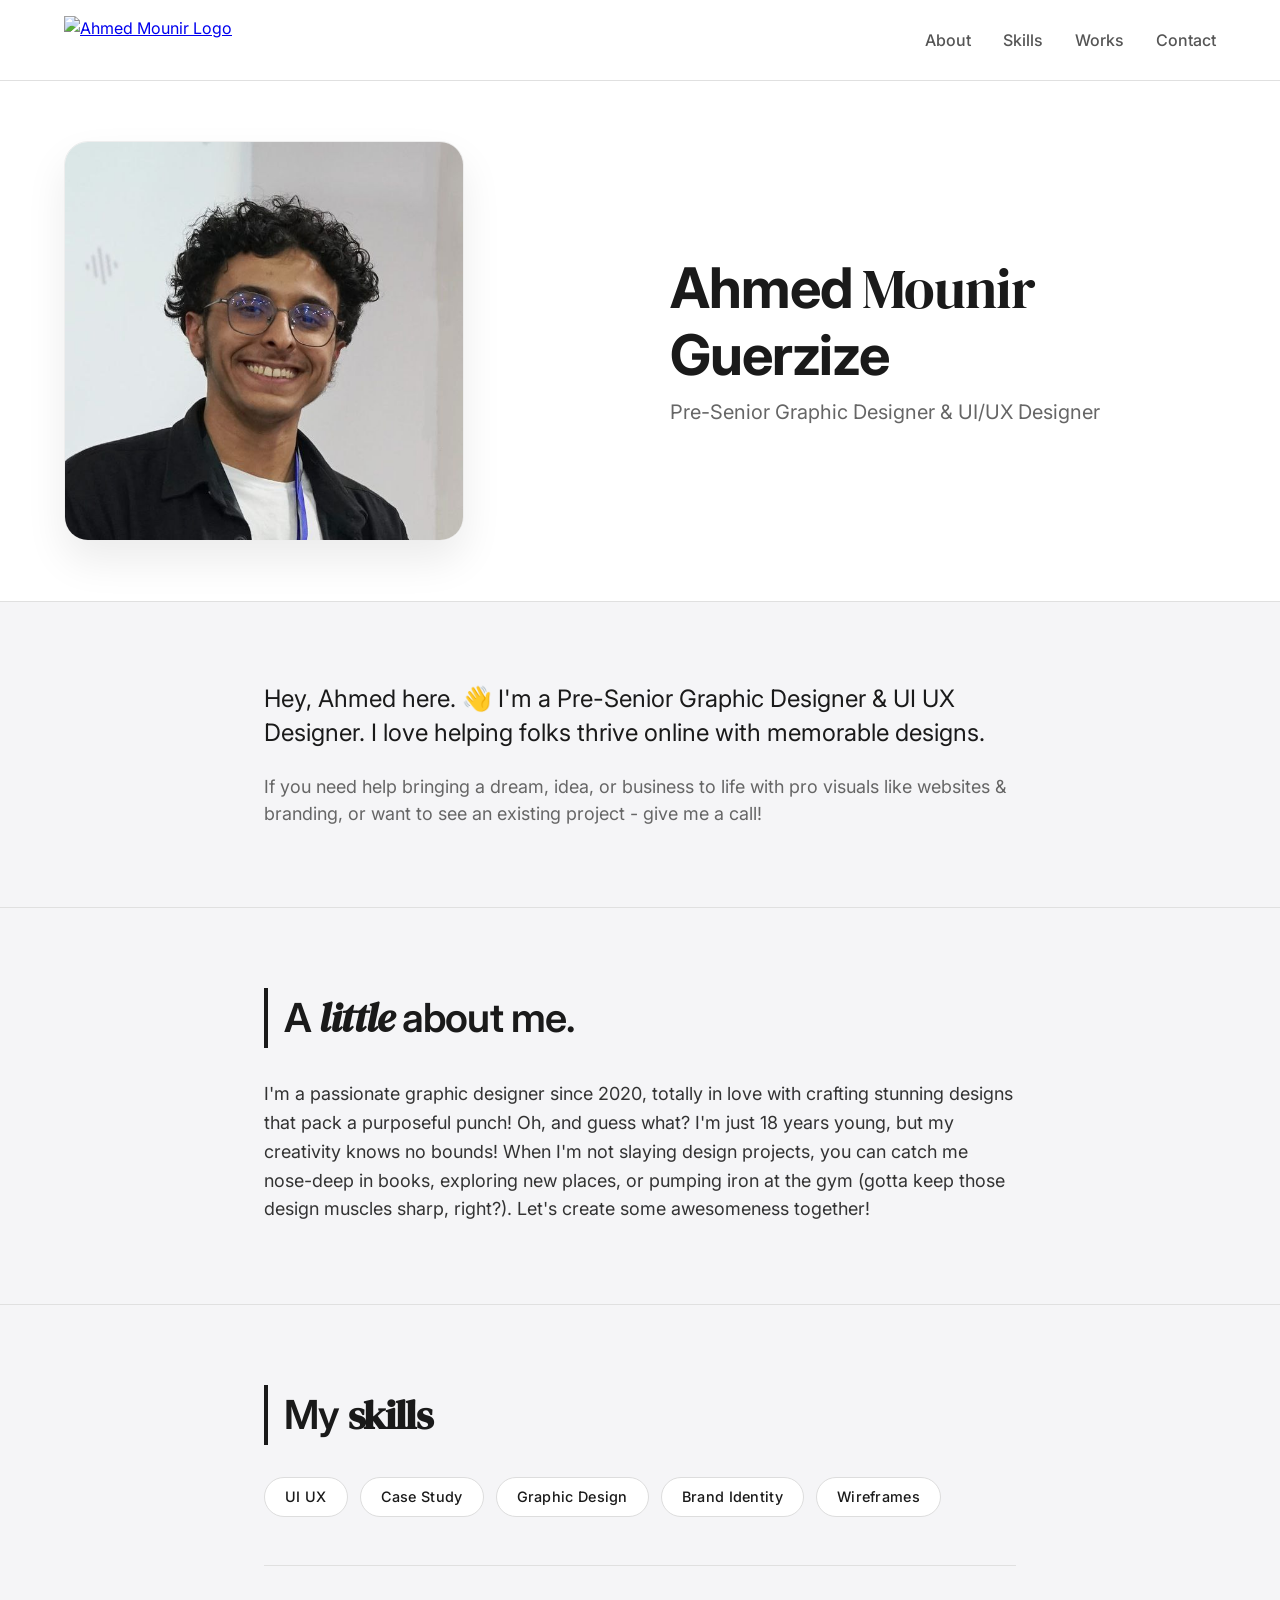
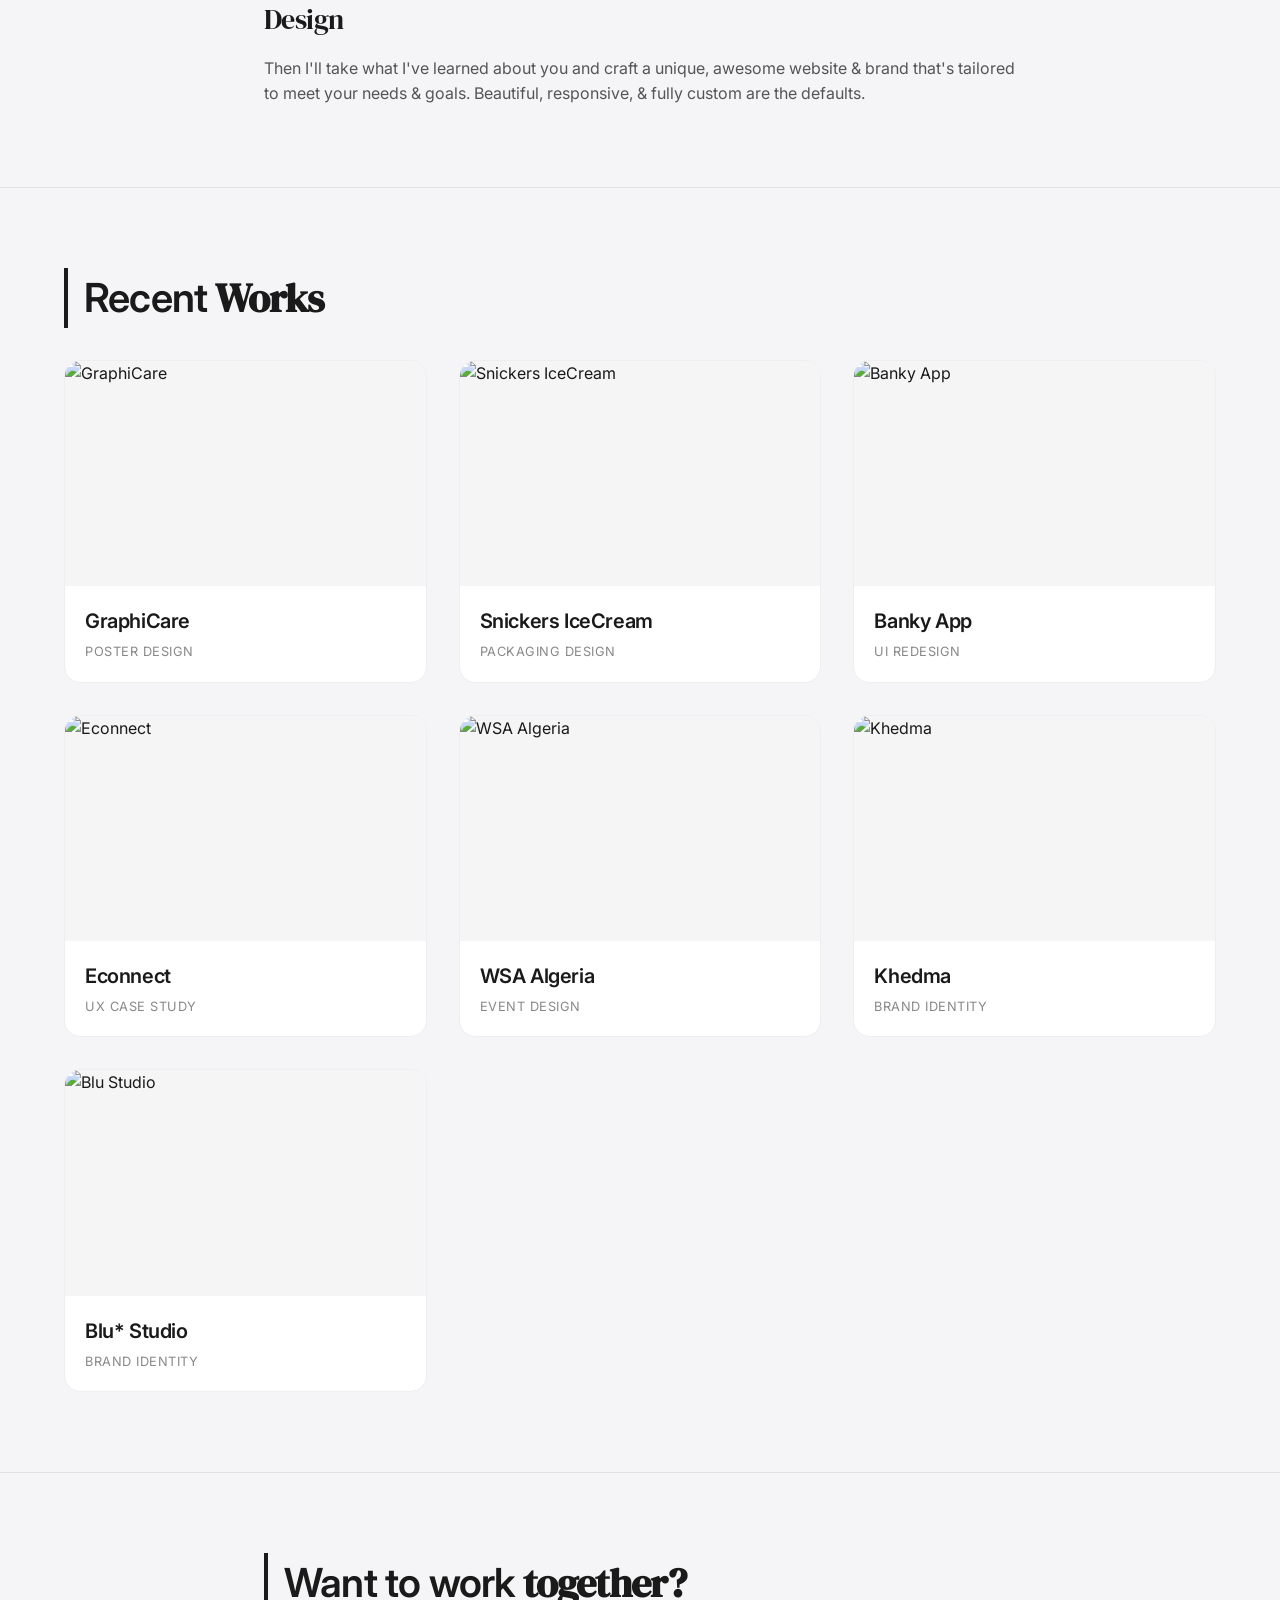
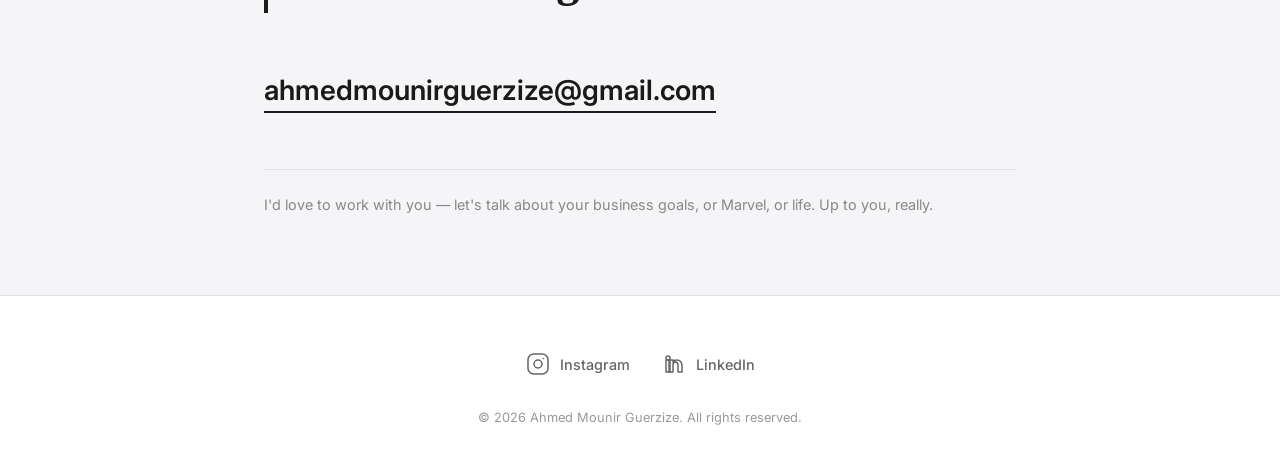
==== index.html @ c18135f7 "AhmedMounir_v1" ====
<!DOCTYPE html>
<html lang="en">

<head>
    <meta charset="UTF-8">
    <meta name="viewport" content="width=device-width, initial-scale=1.0">
    <title>Ahmed Mounir | Graphic & UI/UX Designer</title>
    <meta name="description"
        content="Ahmed Mounir Guerzize - Graphic Designer & UI UX Designer since 2020. Browse my portfolio of branding, UI/UX, and graphic design projects.">

    <link rel="stylesheet" href="style.css">
    <link
        href="https://fonts.googleapis.com/css2?family=Inter:opsz,wght@14..32,300;14..32,400;14..32,500;14..32,600;14..32,700&family=DM+Serif+Display:ital@0;1&display=swap"
        rel="stylesheet">
</head>

<body>

    <header class="header">
        <div class="navbar-inner">
            <a href="index.html" class="logo">
                <img src="https://cdn.prod.website-files.com/64b9051572782f01aaaf939e/64b9442142503e36f63f4cbc_Ahmed%20Logo.png"
                    alt="Ahmed Mounir Logo">
            </a>
            <nav class="nav-links">
                <a href="#about" data-nav="about">About</a>
                <a href="#skills" data-nav="skills">Skills</a>
                <a href="#works" data-nav="works">Works</a>
                <a href="#contact" data-nav="contact">Contact</a>
            </nav>
        </div>
    </header>

    <main>

        <section class="hero">
            <div class="container">
                <div class="hero-inner">
                    <div class="hero-image">
                        <img src="photo_2026-03-09_17-08-34.jpg"
                            alt="Ahmed Mounir">
                    </div>
                    <div class="hero-content">
                        <h1 class="hero-name">Ahmed <span class="serif">Mounir</span><br>Guerzize</h1>
                        <p class="hero-tagline">Pre-Senior Graphic Designer & UI/UX Designer</p>
                    </div>
                </div>
            </div>
        </section>

        <section class="intro">
            <div class="container-small">
                <p class="intro-text">Hey, Ahmed here. <span class="emoji">👋</span> I'm a Pre-Senior Graphic Designer &
                    UI UX Designer. I love helping folks thrive online with memorable designs.</p>
                <p class="intro-subtext">If you need help bringing a dream, idea, or business to life with pro visuals
                    like websites & branding, or want to see an existing project - give me a call!</p>
            </div>
        </section>

        <section id="about">
            <div class="container-small">
                <h2>A <em>little</em> about me.</h2>
                <p class="about-text">I'm a passionate graphic designer since 2020, totally in love with crafting
                    stunning designs that pack a purposeful punch! Oh, and guess what? I'm just 18 years young, but my
                    creativity knows no bounds! When I'm not slaying design projects, you can catch me nose-deep in
                    books, exploring new places, or pumping iron at the gym (gotta keep those design muscles sharp,
                    right?). Let's create some awesomeness together!</p>
            </div>
        </section>

        <section id="skills">
            <div class="container-small">
                <h2>My <span class="serif">skills</span></h2>

                <div class="skill-tags">
                    <span class="skill-tag">UI UX</span>
                    <span class="skill-tag">Case Study</span>
                    <span class="skill-tag">Graphic Design</span>
                    <span class="skill-tag">Brand Identity</span>
                    <span class="skill-tag">Wireframes</span>
                </div>

                <div class="skill-description">
                    <h3>Design</h3>
                    <p>Then I'll take what I've learned about you and craft a unique, awesome website & brand that's
                        tailored to meet your needs & goals. Beautiful, responsive, & fully custom are the defaults.</p>
                </div>
            </div>
        </section>

        <section id="works">
            <div class="container">
                <h2>Recent <span class="serif">Works</span></h2>
                <div class="projects-grid">

                    <!-- Project 1: GraphiCare -->
                    <a href="projects/graphicare.html" class="project-card">
                        <img src="https://cdn.prod.website-files.com/64b9051572782f01aaaf93e1/64fd96a01e51df93e35168c5_GraphiCare%20Full.png"
                            alt="GraphiCare" class="project-image">
                        <div class="project-info">
                            <h3 class="project-title">GraphiCare</h3>
                            <p class="project-category">Poster Design</p>
                        </div>
                    </a>

                    <!-- Project 2: Snickers IceCream -->
                    <a href="projects/snickers.html" class="project-card">
                        <img src="https://cdn.prod.website-files.com/64b9051572782f01aaaf93e1/6585ffa1c97f93094f703bbc_Snickers-Logo.jpg"
                            alt="Snickers IceCream" class="project-image">
                        <div class="project-info">
                            <h3 class="project-title">Snickers IceCream</h3>
                            <p class="project-category">Packaging Design</p>
                        </div>
                    </a>


                    <!-- Project 3: Banky App -->
                    <a href="projects/banky.html" class="project-card">
                        <img src="https://cdn.prod.website-files.com/64b9051572782f01aaaf93e1/64fd98897fae295e3d692a5f_Overview%201.png"
                            alt="Banky App" class="project-image">
                        <div class="project-info">
                            <h3 class="project-title">Banky App</h3>
                            <p class="project-category">UI Redesign</p>
                        </div>
                    </a>

                    <!-- Project 4: Econnect -->
                    <a href="projects/econnect.html" class="project-card">
                        <img src="https://cdn.prod.website-files.com/64b9051572782f01aaaf93e1/65772cd27dc2b51545896228_Econnect%20logo.png"
                            alt="Econnect" class="project-image">
                        <div class="project-info">
                            <h3 class="project-title">Econnect</h3>
                            <p class="project-category">UX Case Study</p>
                        </div>
                    </a>

                    <!-- Project 5: WSA Algeria -->
                    <a href="projects/wsa-algeria.html" class="project-card">
                        <img src="https://cdn.prod.website-files.com/64b9051572782f01aaaf93e1/65772ca06519fde69f664354_images.png"
                            alt="WSA Algeria" class="project-image">
                        <div class="project-info">
                            <h3 class="project-title">WSA Algeria</h3>
                            <p class="project-category">Event Design</p>
                        </div>
                    </a>

                    <!-- Project 6: Khedma -->
                    <a href="projects/khedma.html" class="project-card">
                        <img src="https://cdn.prod.website-files.com/64b9051572782f01aaaf93e1/65246e65bc981dd73948a7c5_Splash.png"
                            alt="Khedma" class="project-image">
                        <div class="project-info">
                            <h3 class="project-title">Khedma</h3>
                            <p class="project-category">Brand Identity</p>
                        </div>
                    </a>

                    <!-- Project 7: Blu Studio -->
                    <a href="projects/blu-studio.html" class="project-card">
                        <img src="https://cdn.prod.website-files.com/64b9051572782f01aaaf93e1/657f5a57559409c5ed726e23_blu%20pesentation%201.png"
                            alt="Blu Studio" class="project-image">
                        <div class="project-info">
                            <h3 class="project-title">Blu* Studio</h3>
                            <p class="project-category">Brand Identity</p>
                        </div>
                    </a>

                </div>
            </div>
        </section>

         
        <section id="contact">
            <div class="container-small">
                <h2>Want to work <span class="serif">together?</span></h2>
                <a href="mailto:ahmedmounirguerzize@gmail.com" class="email-link">ahmedmounirguerzize@gmail.com</a>
                <div class="contact-footer-text">
                    <p>I'd love to work with you — let's talk about your business goals, or Marvel, or life. Up to you,
                        really.</p>
                </div>
            </div>
        </section>

    </main>

    <footer class="footer">
    <div class="container-small">
        <div class="footer-content">
            <div class="social-links">
                <a href="https://www.instagram.com/ahmedmounir_g?igsh=MXVsMnN6ZnA1OXAxeg==" target="_blank" rel="noopener noreferrer" class="social-link">
                    <svg width="24" height="24" viewBox="0 0 24 24" fill="none" xmlns="http://www.w3.org/2000/svg">
                        <path d="M7.8 2H16.2C19.4 2 22 4.6 22 7.8V16.2C22 19.4 19.4 22 16.2 22H7.8C4.6 22 2 19.4 2 16.2V7.8C2 4.6 4.6 2 7.8 2Z" stroke="currentColor" stroke-width="1.5" stroke-linecap="round" stroke-linejoin="round" fill="none"/>
                        <path d="M12 16C14.2091 16 16 14.2091 16 12C16 9.79086 14.2091 8 12 8C9.79086 8 8 9.79086 8 12C8 14.2091 9.79086 16 12 16Z" stroke="currentColor" stroke-width="1.5" stroke-linecap="round" stroke-linejoin="round" fill="none"/>
                        <path d="M17.5 6.5L17.51 6.5" stroke="currentColor" stroke-width="1.5" stroke-linecap="round" stroke-linejoin="round" fill="none"/>
                    </svg>
                    <span>Instagram</span>
                </a>
                <a href="https://www.linkedin.com/in/ahmed-mounir-guerzize-7658261b4?utm_source=share_via&utm_content=profile&utm_medium=member_android" target="_blank" rel="noopener noreferrer" class="social-link">
                    <svg width="24" height="24" viewBox="0 0 24 24" fill="none" xmlns="http://www.w3.org/2000/svg">
                        <path d="M4 8H8V20H4V8Z" stroke="currentColor" stroke-width="1.5" stroke-linecap="round" stroke-linejoin="round" fill="none"/>
                        <path d="M6 4C7.10457 4 8 4.89543 8 6C8 7.10457 7.10457 8 6 8C4.89543 8 4 7.10457 4 6C4 4.89543 4.89543 4 6 4Z" stroke="currentColor" stroke-width="1.5" stroke-linecap="round" stroke-linejoin="round" fill="none"/>
                        <path d="M20 20H16V13C16 11.5 15.5 10 13.5 10C11.5 10 11 11.5 11 13V20H7V8H11V10C11.5 9 12.5 8 14.5 8C17.5 8 20 10 20 14V20Z" stroke="currentColor" stroke-width="1.5" stroke-linecap="round" stroke-linejoin="round" fill="none"/>
                    </svg>
                    <span>LinkedIn</span>
                </a>
            </div>
            <p class="copyright">© 2026 Ahmed Mounir Guerzize. All rights reserved.</p>
        </div>
    </div>
</footer>

    <script src="script.js"></script>

</body>

</html>
---- style.css ----
/* Reset & Base */
* {
    margin: 0;
    padding: 0;
    box-sizing: border-box;
}

body {
    font-family: 'Inter', sans-serif;
    background: #f5f5f7;
    color: #1a1a1a;
    line-height: 1.5;
}

/* Serif font for accents */
.serif {
    font-family: 'DM Serif Display', serif;
}

.emoji {
    display: inline-block;
}

/* Containers */
.container {
    max-width: 1200px;
    margin: 0 auto;
    padding: 0 24px;
}

.container-small {
    max-width: 800px;
    margin: 0 auto;
    padding: 0 24px;
}

/* Typography */
h1, h2, h3 {
    font-weight: 600;
    letter-spacing: -0.02em;
}

h2 {
    font-size: 2.5rem;
    font-weight: 600;
    margin-bottom: 2rem;
    border-left: 4px solid #1a1a1a;
    padding-left: 1rem;
}

h2 em {
    font-family: 'DM Serif Display', serif;
    font-style: italic;
}

h3 {
    font-size: 1.25rem;
    font-weight: 600;
    margin-bottom: 0.5rem;
}

/* Sections */
section {
    padding: 80px 0;
    border-bottom: 1px solid #e0e0e0;
}

section:last-child {
    border-bottom: none;
}

/* Header - Light theme */
.header {
    position: sticky;
    top: 0;
    background: rgba(255, 255, 255, 0.95);
    backdrop-filter: blur(12px);
    z-index: 1000;
    border-bottom: 1px solid #e0e0e0;
    padding: 16px 0;
}

.navbar-inner {
    display: flex;
    justify-content: space-between;
    align-items: center;
    max-width: 1200px;
    margin: 0 auto;
    padding: 0 24px;
}

.logo img {
    height: 48px;
    width: auto;
    background: transparent;
    filter: none;
}

.nav-links {
    display: flex;
    gap: 32px;
}

.nav-links a {
    text-decoration: none;
    color: #555555;
    font-weight: 500;
    transition: all 0.25s ease;
    position: relative;
    padding: 4px 0;
}

/* Hover effect */
.nav-links a:hover {
    color: #000000;
}

/* Active link effect */
.nav-links a.active {
    color: #000000;
    font-weight: 600;
}

.nav-links a.active::after {
    content: '';
    position: absolute;
    bottom: -4px;
    left: 0;
    width: 100%;
    height: 2px;
    background: #000000;
    animation: underlineGlow 0.3s ease-out;
}

@keyframes underlineGlow {
    from {
        width: 0;
        opacity: 0;
    }
    to {
        width: 100%;
        opacity: 1;
    }
}

/* Hero Section */
.hero {
    background: #ffffff;
    padding: 60px 0;
}

.hero-inner {
    display: flex;
    align-items: center;
    gap: 60px;
    flex-wrap: wrap;
}

.hero-image {
    flex: 1;
    min-width: 250px;
}

.hero-image img {
    width: 100%;
    max-width: 400px;
    border-radius: 24px;
    box-shadow: 0 20px 40px rgba(0, 0, 0, 0.08);
    border: 1px solid #eeeeee;
}

.hero-content {
    flex: 1;
}

.hero-name {
    font-size: 3.5rem;
    font-weight: 700;
    margin-bottom: 0.5rem;
    line-height: 1.2;
    color: #1a1a1a;
}

.hero-name .serif {
    font-family: 'DM Serif Display', serif;
    font-weight: 400;
}

.hero-tagline {
    font-size: 1.25rem;
    color: #666666;
    margin-top: 0.5rem;
}

/* Intro Section */
.intro-text {
    font-size: 1.5rem;
    line-height: 1.4;
    margin-bottom: 1.5rem;
    color: #1a1a1a;
}

.intro-subtext {
    font-size: 1.125rem;
    color: #666666;
}

/* About Section */
.about-text {
    font-size: 1.125rem;
    line-height: 1.6;
    color: #333333;
}

/* Skills Section */
.skill-tags {
    display: flex;
    flex-wrap: wrap;
    gap: 12px;
    margin-bottom: 48px;
}

.skill-tag {
    background: #ffffff;
    color: #1a1a1a;
    padding: 8px 20px;
    border-radius: 40px;
    font-size: 0.9rem;
    font-weight: 500;
    letter-spacing: 0.3px;
    transition: all 0.2s ease;
    border: 1px solid #dddddd;
}

.skill-tag:hover {
    background: #f0f0f0;
    transform: translateY(-2px);
    border-color: #cccccc;
}

.skill-description {
    margin-top: 32px;
    padding-top: 32px;
    border-top: 1px solid #e0e0e0;
}

.skill-description h3 {
    font-size: 1.75rem;
    font-family: 'DM Serif Display', serif;
    font-weight: 400;
    margin-bottom: 1rem;
    color: #1a1a1a;
}

.skill-description p {
    color: #555555;
    line-height: 1.6;
}

/* Projects Grid */
.projects-grid {
    display: grid;
    grid-template-columns: repeat(auto-fill, minmax(320px, 1fr));
    gap: 32px;
}

.project-card {
    text-decoration: none;
    color: inherit;
    background: #ffffff;
    border-radius: 16px;
    overflow: hidden;
    transition: all 0.3s cubic-bezier(0.2, 0.9, 0.4, 1.1);
    border: 1px solid #eeeeee;
}

.project-card:hover {
    transform: translateY(-6px);
    border-color: #cccccc;
    box-shadow: 0 20px 32px rgba(0, 0, 0, 0.08);
}

.project-image {
    width: 100%;
    aspect-ratio: 16/10;
    object-fit: cover;
    background: #f5f5f5;
    transition: transform 0.4s ease;
}

.project-card:hover .project-image {
    transform: scale(1.02);
}

.project-info {
    padding: 20px;
}

.project-title {
    font-size: 1.25rem;
    font-weight: 600;
    margin-bottom: 6px;
    color: #1a1a1a;
}

.project-category {
    font-size: 0.8rem;
    color: #888888;
    text-transform: uppercase;
    letter-spacing: 0.5px;
}

/* Call to Action Mid */
.cta-mid {
    background: #ffffff;
    text-align: center;
}

.cta-mid .container-small {
    padding: 0;
}

.cta-link {
    display: block;
    text-decoration: none;
    color: #1a1a1a;
    font-size: 1.5rem;
    font-weight: 500;
    padding: 40px 24px;
    transition: all 0.3s ease;
    border: 1px solid #e0e0e0;
    border-radius: 12px;
    background: #fafafa;
}

.cta-link:hover {
    background: #ffffff;
    border-color: #cccccc;
}

.cta-arrow {
    display: inline-block;
    margin-left: 12px;
    transition: transform 0.25s ease;
}

.cta-link:hover .cta-arrow {
    transform: translateX(8px);
}

/* Contact Section */
.email-link {
    display: inline-block;
    font-size: 1.75rem;
    font-weight: 600;
    color: #1a1a1a;
    text-decoration: none;
    margin: 1.5rem 0 1.5rem;
    border-bottom: 2px solid #1a1a1a;
    transition: all 0.25s ease;
}

.email-link:hover {
    opacity: 0.7;
    border-bottom-color: #999999;
    transform: translateX(4px);
}

.contact-footer-text {
    margin-top: 2rem;
    padding-top: 1.5rem;
    border-top: 1px solid #e0e0e0;
    color: #888888;
    font-size: 0.9rem;
}

/* Footer */
.footer {
    background: #ffffff;
    padding: 48px 0 32px 0;
    border-top: 1px solid #e0e0e0;
}

.footer-content {
    display: flex;
    flex-direction: column;
    align-items: center;
    gap: 24px;
}

.social-links {
    display: flex;
    gap: 32px;
    justify-content: center;
    flex-wrap: wrap;
}

.social-link {
    display: inline-flex;
    align-items: center;
    gap: 10px;
    color: #666666;
    text-decoration: none;
    font-size: 0.9rem;
    font-weight: 500;
    transition: all 0.25s ease;
    padding: 8px 0;
}

.social-link svg {
    transition: transform 0.2s ease;
}

.social-link:hover {
    color: #000000;
}

.social-link:hover svg {
    transform: translateY(-2px);
}

.copyright {
    font-size: 0.8rem;
    color: #999999;
    text-align: center;
}

/* Smooth scroll behavior */
html {
    scroll-behavior: smooth;
}

/* ========================================
   Project Detail Page Styles
   ======================================== */

/* Back button */
.back-link {
    display: inline-flex;
    align-items: center;
    gap: 8px;
    color: #666666;
    text-decoration: none;
    margin-bottom: 2rem;
    font-size: 0.9rem;
    font-weight: 500;
    transition: all 0.25s ease;
    padding: 8px 0;
}

.back-link:hover {
    color: #000000;
    gap: 12px;
}

.back-link::before {
    content: "←";
    font-size: 1.1rem;
    transition: transform 0.2s ease;
}

.back-link:hover::before {
    transform: translateX(-4px);
}

/* Project Hero */
.project-hero {
    padding: 60px 0 40px 0;
    background: #ffffff;
    border-bottom: 1px solid #e0e0e0;
}

.project-title-main {
    font-size: 3rem;
    font-weight: 700;
    margin-bottom: 0.75rem;
    color: #1a1a1a;
}

.project-category-main {
    font-size: 0.9rem;
    color: #888888;
    text-transform: uppercase;
    letter-spacing: 2px;
}

/* Project Gallery */
.project-gallery {
    padding: 60px 0 80px 0;
}

.gallery-grid {
    display: grid;
    grid-template-columns: repeat(2, 1fr);
    gap: 24px;
}

.gallery-image {
    width: 100%;
    height: auto;
    border-radius: 16px;
    border: 1px solid #eeeeee;
    transition: transform 0.3s ease, box-shadow 0.3s ease;
    background: #ffffff;
}

.gallery-image:hover {
    transform: scale(1.01);
    box-shadow: 0 10px 30px rgba(0, 0, 0, 0.08);
    border-color: #cccccc;
}

.gallery-image.full-width {
    grid-column: 1 / -1;
}

/* Responsive */
@media (max-width: 768px) {
    h1, .hero-name {
        font-size: 2rem;
    }
    
    h2 {
        font-size: 1.75rem;
    }
    
    .intro-text {
        font-size: 1.25rem;
    }
    
    .nav-links {
        gap: 20px;
    }
    
    section {
        padding: 50px 0;
    }
    
    .projects-grid {
        grid-template-columns: 1fr;
    }
    
    .skill-tags {
        gap: 8px;
    }
    
    .skill-tag {
        padding: 6px 14px;
        font-size: 0.8rem;
    }
    
    .email-link {
        font-size: 1.25rem;
        word-break: break-all;
    }
    
    .cta-link {
        font-size: 1.2rem;
        padding: 30px 20px;
    }
    
    .project-hero {
        padding: 40px 0 30px 0;
    }
    
    .project-title-main {
        font-size: 2rem;
    }
    
    .project-gallery {
        padding: 40px 0;
    }
    
    .gallery-grid {
        grid-template-columns: 1fr;
        gap: 16px;
    }
}

@media (max-width: 480px) {
    .navbar-inner {
        flex-direction: column;
        gap: 16px;
    }
    
    .hero-inner {
        flex-direction: column;
        text-align: center;
    }
    
    .hero-image img {
        max-width: 240px;
    }
    
    h2 {
        border-left: none;
        border-bottom: 3px solid #1a1a1a;
        padding-left: 0;
        padding-bottom: 8px;
        display: inline-block;
    }
    
    .social-links {
        gap: 24px;
    }
    
    .social-link span {
        display: none;
    }
    
    .social-link svg {
        width: 28px;
        height: 28px;
    }
}

@media (min-width: 769px) and (max-width: 1024px) {
    .projects-grid {
        grid-template-columns: repeat(2, 1fr);
        gap: 24px;
    }
    
    .gallery-grid {
        grid-template-columns: repeat(2, 1fr);
        gap: 20px;
    }
}

@media (min-width: 1400px) {
    .container {
        max-width: 1300px;
    }
    
    .projects-grid {
        gap: 36px;
    }
    
    .gallery-grid {
        gap: 36px;
    }
}

/* تحسين الصور لجميع الشاشات */
img {
    max-width: 100%;
    height: auto;
    display: block;
}

/* تحسين الروابط في وضع اللمس */
@media (hover: none) and (pointer: coarse) {
    .project-card:hover .project-image {
        transform: none;
    }
    
    .project-card:hover {
        transform: none;
    }
    
    .skill-tag:hover {
        transform: none;
    }
    
    .social-link:hover svg {
        transform: none;
    }
}

/* احترام تفضيل تقليل الحركة */
@media (prefers-reduced-motion: reduce) {
    html {
        scroll-behavior: auto;
    }
    
    * {
        animation-duration: 0.01ms !important;
        transition-duration: 0.01ms !important;
    }
}
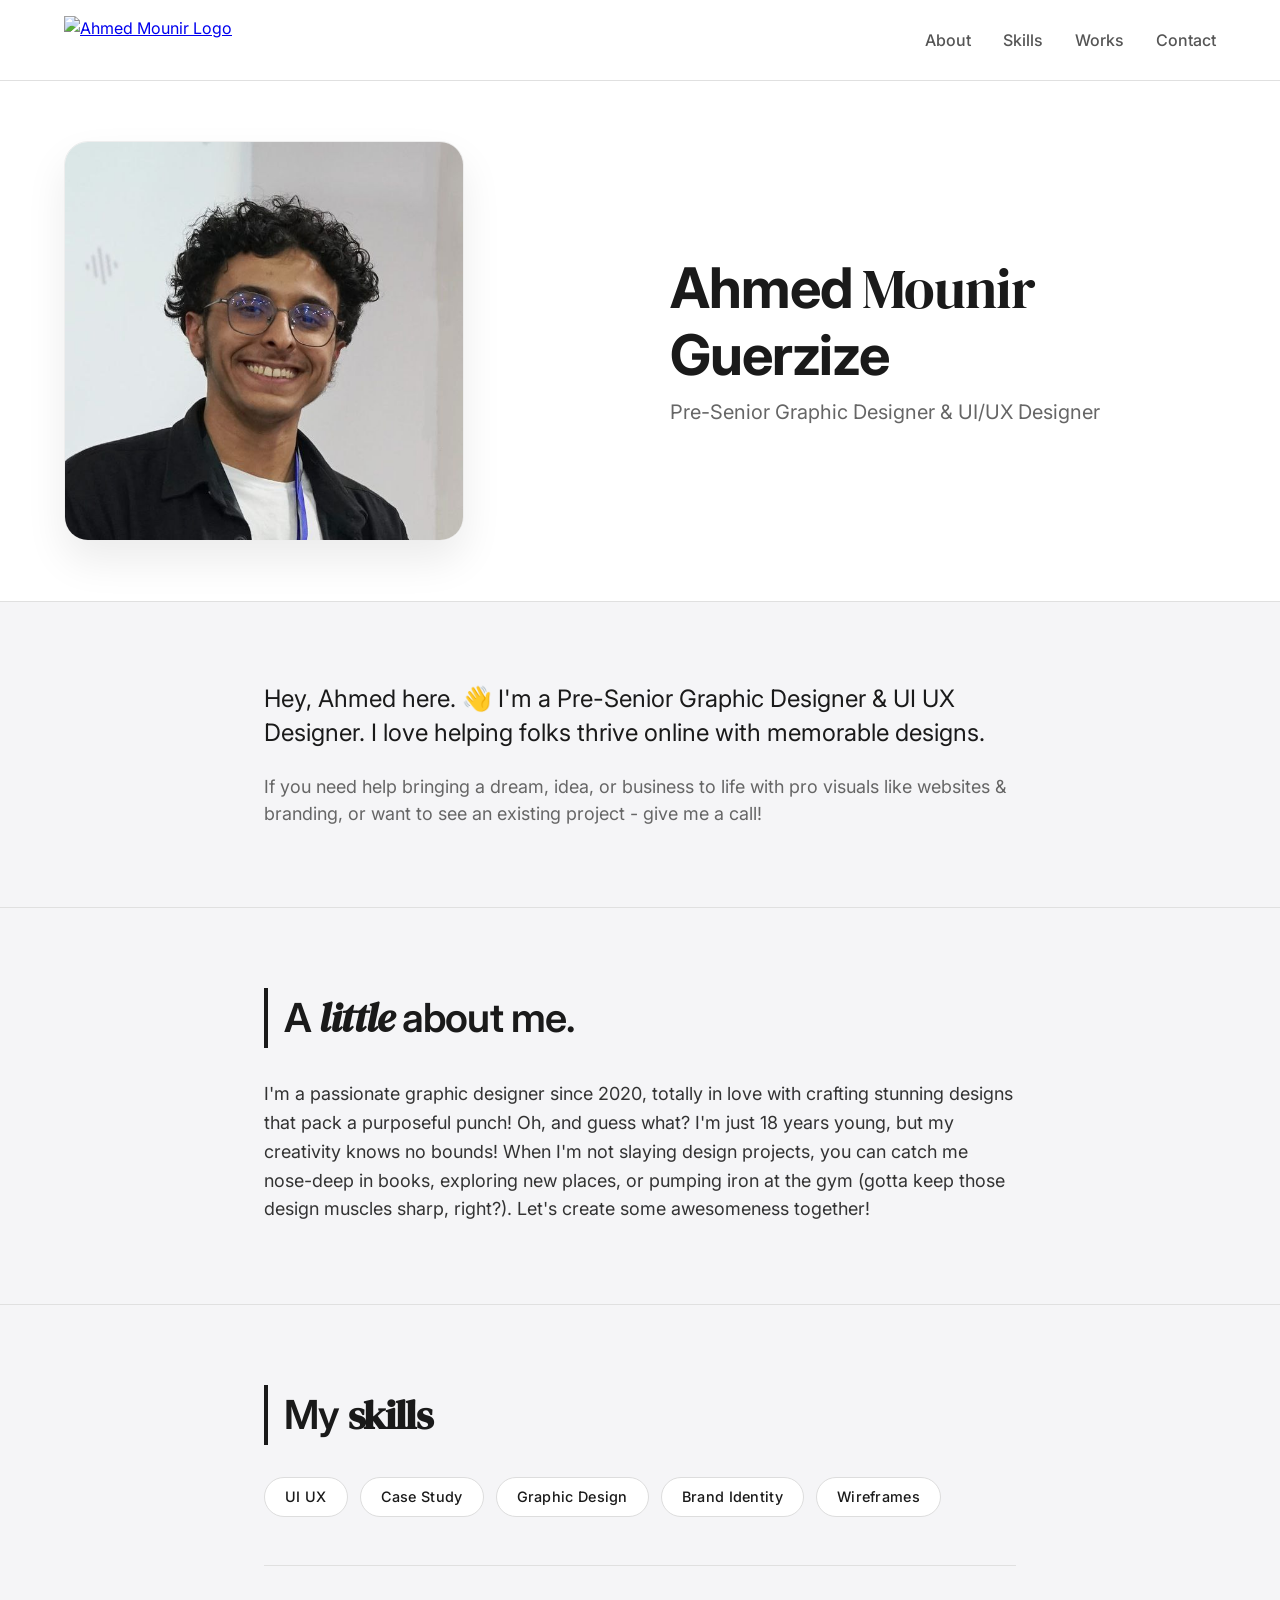
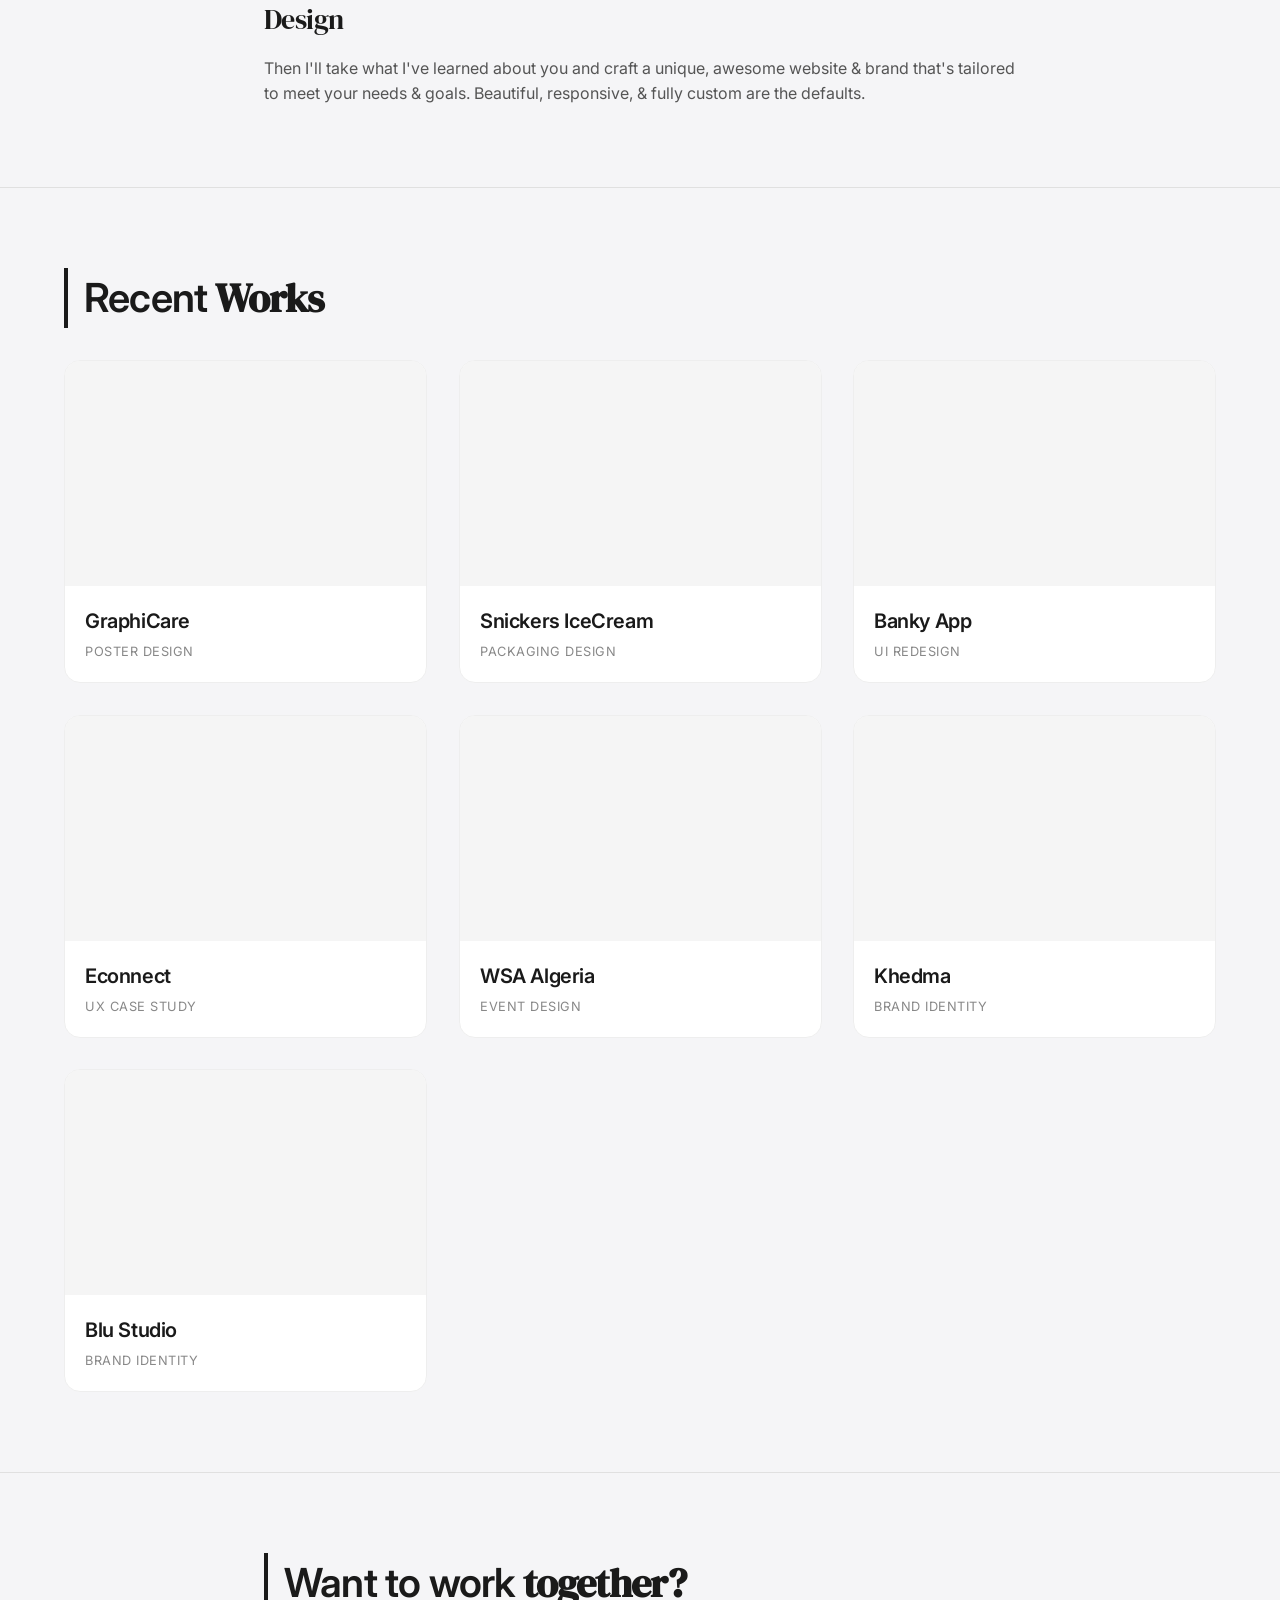
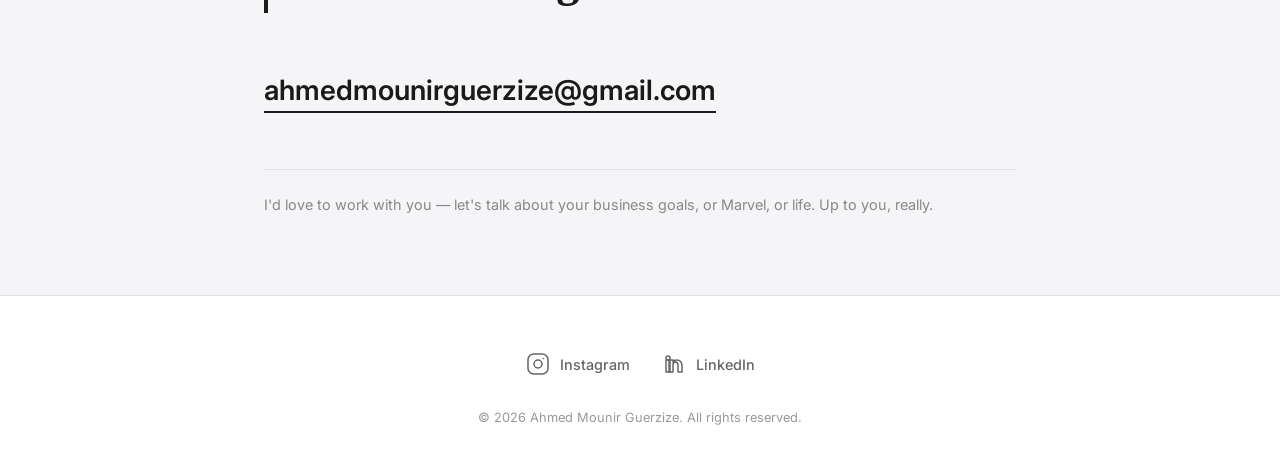
==== commit 79758cdd: "AhmedMounir_v2" ====
--- a/index.html
+++ b/index.html
@@ -18,7 +18,7 @@
 
     <header class="header">
         <div class="navbar-inner">
-            <a href="index.html" class="logo">
+            <a href="index.html" class="logo" id="logo-link">
                 <img src="https://cdn.prod.website-files.com/64b9051572782f01aaaf939e/64b9442142503e36f63f4cbc_Ahmed%20Logo.png"
                     alt="Ahmed Mounir Logo">
             </a>
@@ -32,181 +32,137 @@
     </header>
 
     <main>
+        <!-- ============================================ -->
+        <!-- HOMEPAGE CONTENT (يظهر عادة) -->
+        <!-- ============================================ -->
+        <div id="homepage-content">
 
-        <section class="hero">
-            <div class="container">
-                <div class="hero-inner">
-                    <div class="hero-image">
-                        <img src="photo_2026-03-09_17-08-34.jpg"
-                            alt="Ahmed Mounir">
-                    </div>
-                    <div class="hero-content">
-                        <h1 class="hero-name">Ahmed <span class="serif">Mounir</span><br>Guerzize</h1>
-                        <p class="hero-tagline">Pre-Senior Graphic Designer & UI/UX Designer</p>
+            <section class="hero">
+                <div class="container">
+                    <div class="hero-inner">
+                        <div class="hero-image">
+                            <img src="photo_2026-03-09_17-08-34.jpg" alt="Ahmed Mounir">
+                        </div>
+                        <div class="hero-content">
+                            <h1 class="hero-name">Ahmed <span class="serif">Mounir</span><br>Guerzize</h1>
+                            <p class="hero-tagline">Pre-Senior Graphic Designer & UI/UX Designer</p>
+                        </div>
                     </div>
                 </div>
-            </div>
-        </section>
+            </section>
 
-        <section class="intro">
-            <div class="container-small">
-                <p class="intro-text">Hey, Ahmed here. <span class="emoji">👋</span> I'm a Pre-Senior Graphic Designer &
-                    UI UX Designer. I love helping folks thrive online with memorable designs.</p>
-                <p class="intro-subtext">If you need help bringing a dream, idea, or business to life with pro visuals
-                    like websites & branding, or want to see an existing project - give me a call!</p>
-            </div>
-        </section>
+            <section class="intro">
+                <div class="container-small">
+                    <p class="intro-text">Hey, Ahmed here. <span class="emoji">👋</span> I'm a Pre-Senior Graphic Designer &
+                        UI UX Designer. I love helping folks thrive online with memorable designs.</p>
+                    <p class="intro-subtext">If you need help bringing a dream, idea, or business to life with pro visuals
+                        like websites & branding, or want to see an existing project - give me a call!</p>
+                </div>
+            </section>
 
-        <section id="about">
-            <div class="container-small">
-                <h2>A <em>little</em> about me.</h2>
-                <p class="about-text">I'm a passionate graphic designer since 2020, totally in love with crafting
-                    stunning designs that pack a purposeful punch! Oh, and guess what? I'm just 18 years young, but my
-                    creativity knows no bounds! When I'm not slaying design projects, you can catch me nose-deep in
-                    books, exploring new places, or pumping iron at the gym (gotta keep those design muscles sharp,
-                    right?). Let's create some awesomeness together!</p>
-            </div>
-        </section>
+            <section id="about">
+                <div class="container-small">
+                    <h2>A <em>little</em> about me.</h2>
+                    <p class="about-text">I'm a passionate graphic designer since 2020, totally in love with crafting
+                        stunning designs that pack a purposeful punch! Oh, and guess what? I'm just 18 years young, but my
+                        creativity knows no bounds! When I'm not slaying design projects, you can catch me nose-deep in
+                        books, exploring new places, or pumping iron at the gym (gotta keep those design muscles sharp,
+                        right?). Let's create some awesomeness together!</p>
+                </div>
+            </section>
 
-        <section id="skills">
-            <div class="container-small">
-                <h2>My <span class="serif">skills</span></h2>
+            <section id="skills">
+                <div class="container-small">
+                    <h2>My <span class="serif">skills</span></h2>
 
-                <div class="skill-tags">
-                    <span class="skill-tag">UI UX</span>
-                    <span class="skill-tag">Case Study</span>
-                    <span class="skill-tag">Graphic Design</span>
-                    <span class="skill-tag">Brand Identity</span>
-                    <span class="skill-tag">Wireframes</span>
+                    <div class="skill-tags">
+                        <span class="skill-tag">UI UX</span>
+                        <span class="skill-tag">Case Study</span>
+                        <span class="skill-tag">Graphic Design</span>
+                        <span class="skill-tag">Brand Identity</span>
+                        <span class="skill-tag">Wireframes</span>
+                    </div>
+
+                    <div class="skill-description">
+                        <h3>Design</h3>
+                        <p>Then I'll take what I've learned about you and craft a unique, awesome website & brand that's
+                            tailored to meet your needs & goals. Beautiful, responsive, & fully custom are the defaults.</p>
+                    </div>
                 </div>
+            </section>
 
-                <div class="skill-description">
-                    <h3>Design</h3>
-                    <p>Then I'll take what I've learned about you and craft a unique, awesome website & brand that's
-                        tailored to meet your needs & goals. Beautiful, responsive, & fully custom are the defaults.</p>
+            <section id="works">
+                <div class="container">
+                    <h2>Recent <span class="serif">Works</span></h2>
+                    <div class="projects-grid" id="projects-grid-container">
+                        <!-- المشاريع ستظهر هنا ديناميكياً من localStorage -->
+                        <div style="text-align: center; grid-column: 1/-1; padding: 40px;">
+                            Loading projects...
+                        </div>
+                    </div>
                 </div>
-            </div>
-        </section>
+            </section>
 
-        <section id="works">
-            <div class="container">
-                <h2>Recent <span class="serif">Works</span></h2>
-                <div class="projects-grid">
+            <section id="contact">
+                <div class="container-small">
+                    <h2>Want to work <span class="serif">together?</span></h2>
+                    <a href="mailto:ahmedmounirguerzize@gmail.com" class="email-link">ahmedmounirguerzize@gmail.com</a>
+                    <div class="contact-footer-text">
+                        <p>I'd love to work with you — let's talk about your business goals, or Marvel, or life. Up to you,
+                            really.</p>
+                    </div>
+                </div>
+            </section>
 
-                    <!-- Project 1: GraphiCare -->
-                    <a href="projects/graphicare.html" class="project-card">
-                        <img src="https://cdn.prod.website-files.com/64b9051572782f01aaaf93e1/64fd96a01e51df93e35168c5_GraphiCare%20Full.png"
-                            alt="GraphiCare" class="project-image">
-                        <div class="project-info">
-                            <h3 class="project-title">GraphiCare</h3>
-                            <p class="project-category">Poster Design</p>
-                        </div>
-                    </a>
+        </div>
 
-                    <!-- Project 2: Snickers IceCream -->
-                    <a href="projects/snickers.html" class="project-card">
-                        <img src="https://cdn.prod.website-files.com/64b9051572782f01aaaf93e1/6585ffa1c97f93094f703bbc_Snickers-Logo.jpg"
-                            alt="Snickers IceCream" class="project-image">
-                        <div class="project-info">
-                            <h3 class="project-title">Snickers IceCream</h3>
-                            <p class="project-category">Packaging Design</p>
-                        </div>
-                    </a>
-
-
-                    <!-- Project 3: Banky App -->
-                    <a href="projects/banky.html" class="project-card">
-                        <img src="https://cdn.prod.website-files.com/64b9051572782f01aaaf93e1/64fd98897fae295e3d692a5f_Overview%201.png"
-                            alt="Banky App" class="project-image">
-                        <div class="project-info">
-                            <h3 class="project-title">Banky App</h3>
-                            <p class="project-category">UI Redesign</p>
-                        </div>
-                    </a>
-
-                    <!-- Project 4: Econnect -->
-                    <a href="projects/econnect.html" class="project-card">
-                        <img src="https://cdn.prod.website-files.com/64b9051572782f01aaaf93e1/65772cd27dc2b51545896228_Econnect%20logo.png"
-                            alt="Econnect" class="project-image">
-                        <div class="project-info">
-                            <h3 class="project-title">Econnect</h3>
-                            <p class="project-category">UX Case Study</p>
-                        </div>
-                    </a>
-
-                    <!-- Project 5: WSA Algeria -->
-                    <a href="projects/wsa-algeria.html" class="project-card">
-                        <img src="https://cdn.prod.website-files.com/64b9051572782f01aaaf93e1/65772ca06519fde69f664354_images.png"
-                            alt="WSA Algeria" class="project-image">
-                        <div class="project-info">
-                            <h3 class="project-title">WSA Algeria</h3>
-                            <p class="project-category">Event Design</p>
-                        </div>
-                    </a>
-
-                    <!-- Project 6: Khedma -->
-                    <a href="projects/khedma.html" class="project-card">
-                        <img src="https://cdn.prod.website-files.com/64b9051572782f01aaaf93e1/65246e65bc981dd73948a7c5_Splash.png"
-                            alt="Khedma" class="project-image">
-                        <div class="project-info">
-                            <h3 class="project-title">Khedma</h3>
-                            <p class="project-category">Brand Identity</p>
-                        </div>
-                    </a>
-
-                    <!-- Project 7: Blu Studio -->
-                    <a href="projects/blu-studio.html" class="project-card">
-                        <img src="https://cdn.prod.website-files.com/64b9051572782f01aaaf93e1/657f5a57559409c5ed726e23_blu%20pesentation%201.png"
-                            alt="Blu Studio" class="project-image">
-                        <div class="project-info">
-                            <h3 class="project-title">Blu* Studio</h3>
-                            <p class="project-category">Brand Identity</p>
-                        </div>
-                    </a>
-
+        <!-- ============================================ -->
+        <!-- PROJECT PAGE CONTENT (يظهر عند اختيار مشروع) -->
+        <!-- ============================================ -->
+        <div id="project-page-content" style="display: none;">
+            <section class="project-hero">
+                <div class="container-small">
+                    <a href="#" id="back-to-home" class="back-link">← Back to Works</a>
+                    <h1 class="project-title-main" id="project-title">Project Title</h1>
+                    <p class="project-category-main" id="project-category">Category</p>
                 </div>
-            </div>
-        </section>
-
-         
-        <section id="contact">
-            <div class="container-small">
-                <h2>Want to work <span class="serif">together?</span></h2>
-                <a href="mailto:ahmedmounirguerzize@gmail.com" class="email-link">ahmedmounirguerzize@gmail.com</a>
-                <div class="contact-footer-text">
-                    <p>I'd love to work with you — let's talk about your business goals, or Marvel, or life. Up to you,
-                        really.</p>
+            </section>
+            <section class="project-gallery">
+                <div class="container">
+                    <div class="gallery-grid" id="project-gallery">
+                        <!-- الصور ستظهر هنا ديناميكياً -->
+                    </div>
                 </div>
-            </div>
-        </section>
+            </section>
+        </div>
 
     </main>
 
     <footer class="footer">
-    <div class="container-small">
-        <div class="footer-content">
-            <div class="social-links">
-                <a href="https://www.instagram.com/ahmedmounir_g?igsh=MXVsMnN6ZnA1OXAxeg==" target="_blank" rel="noopener noreferrer" class="social-link">
-                    <svg width="24" height="24" viewBox="0 0 24 24" fill="none" xmlns="http://www.w3.org/2000/svg">
-                        <path d="M7.8 2H16.2C19.4 2 22 4.6 22 7.8V16.2C22 19.4 19.4 22 16.2 22H7.8C4.6 22 2 19.4 2 16.2V7.8C2 4.6 4.6 2 7.8 2Z" stroke="currentColor" stroke-width="1.5" stroke-linecap="round" stroke-linejoin="round" fill="none"/>
-                        <path d="M12 16C14.2091 16 16 14.2091 16 12C16 9.79086 14.2091 8 12 8C9.79086 8 8 9.79086 8 12C8 14.2091 9.79086 16 12 16Z" stroke="currentColor" stroke-width="1.5" stroke-linecap="round" stroke-linejoin="round" fill="none"/>
-                        <path d="M17.5 6.5L17.51 6.5" stroke="currentColor" stroke-width="1.5" stroke-linecap="round" stroke-linejoin="round" fill="none"/>
-                    </svg>
-                    <span>Instagram</span>
-                </a>
-                <a href="https://www.linkedin.com/in/ahmed-mounir-guerzize-7658261b4?utm_source=share_via&utm_content=profile&utm_medium=member_android" target="_blank" rel="noopener noreferrer" class="social-link">
-                    <svg width="24" height="24" viewBox="0 0 24 24" fill="none" xmlns="http://www.w3.org/2000/svg">
-                        <path d="M4 8H8V20H4V8Z" stroke="currentColor" stroke-width="1.5" stroke-linecap="round" stroke-linejoin="round" fill="none"/>
-                        <path d="M6 4C7.10457 4 8 4.89543 8 6C8 7.10457 7.10457 8 6 8C4.89543 8 4 7.10457 4 6C4 4.89543 4.89543 4 6 4Z" stroke="currentColor" stroke-width="1.5" stroke-linecap="round" stroke-linejoin="round" fill="none"/>
-                        <path d="M20 20H16V13C16 11.5 15.5 10 13.5 10C11.5 10 11 11.5 11 13V20H7V8H11V10C11.5 9 12.5 8 14.5 8C17.5 8 20 10 20 14V20Z" stroke="currentColor" stroke-width="1.5" stroke-linecap="round" stroke-linejoin="round" fill="none"/>
-                    </svg>
-                    <span>LinkedIn</span>
-                </a>
+        <div class="container-small">
+            <div class="footer-content">
+                <div class="social-links">
+                    <a href="https://www.instagram.com/ahmedmounir_g?igsh=MXVsMnN6ZnA1OXAxeg==" target="_blank" rel="noopener noreferrer" class="social-link">
+                        <svg width="24" height="24" viewBox="0 0 24 24" fill="none" xmlns="http://www.w3.org/2000/svg">
+                            <path d="M7.8 2H16.2C19.4 2 22 4.6 22 7.8V16.2C22 19.4 19.4 22 16.2 22H7.8C4.6 22 2 19.4 2 16.2V7.8C2 4.6 4.6 2 7.8 2Z" stroke="currentColor" stroke-width="1.5" stroke-linecap="round" stroke-linejoin="round" fill="none"/>
+                            <path d="M12 16C14.2091 16 16 14.2091 16 12C16 9.79086 14.2091 8 12 8C9.79086 8 8 9.79086 8 12C8 14.2091 9.79086 16 12 16Z" stroke="currentColor" stroke-width="1.5" stroke-linecap="round" stroke-linejoin="round" fill="none"/>
+                            <path d="M17.5 6.5L17.51 6.5" stroke="currentColor" stroke-width="1.5" stroke-linecap="round" stroke-linejoin="round" fill="none"/>
+                        </svg>
+                        <span>Instagram</span>
+                    </a>
+                    <a href="https://www.linkedin.com/in/ahmed-mounir-guerzize-7658261b4?utm_source=share_via&utm_content=profile&utm_medium=member_android" target="_blank" rel="noopener noreferrer" class="social-link">
+                        <svg width="24" height="24" viewBox="0 0 24 24" fill="none" xmlns="http://www.w3.org/2000/svg">
+                            <path d="M4 8H8V20H4V8Z" stroke="currentColor" stroke-width="1.5" stroke-linecap="round" stroke-linejoin="round" fill="none"/>
+                            <path d="M6 4C7.10457 4 8 4.89543 8 6C8 7.10457 7.10457 8 6 8C4.89543 8 4 7.10457 4 6C4 4.89543 4.89543 4 6 4Z" stroke="currentColor" stroke-width="1.5" stroke-linecap="round" stroke-linejoin="round" fill="none"/>
+                            <path d="M20 20H16V13C16 11.5 15.5 10 13.5 10C11.5 10 11 11.5 11 13V20H7V8H11V10C11.5 9 12.5 8 14.5 8C17.5 8 20 10 20 14V20Z" stroke="currentColor" stroke-width="1.5" stroke-linecap="round" stroke-linejoin="round" fill="none"/>
+                        </svg>
+                        <span>LinkedIn</span>
+                    </a>
+                </div>
+                <p class="copyright">© 2026 Ahmed Mounir Guerzize. All rights reserved.</p>
             </div>
-            <p class="copyright">© 2026 Ahmed Mounir Guerzize. All rights reserved.</p>
         </div>
-    </div>
-</footer>
+    </footer>
 
     <script src="script.js"></script>
 
--- a/style.css
+++ b/style.css
@@ -676,4 +676,107 @@
         animation-duration: 0.01ms !important;
         transition-duration: 0.01ms !important;
     }
+}
+
+
+/* ========================================
+   SPA TRANSITIONS (Dynamic Page Switching)
+   ======================================== */
+
+/* Smooth transition between homepage and project pages */
+#homepage-content,
+#project-page-content {
+    transition: opacity 0.3s ease;
+}
+
+/* Ensure project page content has proper spacing */
+#project-page-content {
+    min-height: 60vh;
+}
+
+/* Fix for back button in SPA mode */
+.back-link {
+    cursor: pointer;
+}
+
+/* Ensure proper stacking when switching views */
+#homepage-content[style*="display: none"],
+#project-page-content[style*="display: none"] {
+    display: none !important;
+}
+
+/* Loading state for projects grid */
+#projects-grid-container.loading {
+    opacity: 0.5;
+    pointer-events: none;
+}
+
+/* Smooth appearance for dynamically loaded content */
+.project-card {
+    will-change: transform, opacity;
+}
+
+/* Better gallery image loading */
+.gallery-image {
+    background-color: #f5f5f5;
+    background-image: linear-gradient(90deg, #f0f0f0 25%, #e0e0e0 50%, #f0f0f0 75%);
+    background-size: 200% 100%;
+    animation: loadingShimmer 1.5s infinite;
+}
+
+.gallery-image[src]:not([src=""]) {
+    animation: none;
+    background: none;
+}
+
+@keyframes loadingShimmer {
+    0% {
+        background-position: 200% 0;
+    }
+    100% {
+        background-position: -200% 0;
+    }
+}
+
+/* Project page responsive improvements */
+@media (max-width: 768px) {
+    #project-page-content .project-hero {
+        padding: 40px 0 30px 0;
+    }
+    
+    #project-page-content .project-title-main {
+        font-size: 2rem;
+    }
+    
+    #project-page-content .gallery-grid {
+        gap: 16px;
+    }
+}
+
+/* Ensure footer stays at bottom when project page is short */
+body {
+    min-height: 100vh;
+    display: flex;
+    flex-direction: column;
+}
+
+main {
+    flex: 1;
+}
+
+/* Optional: Add transition effect when switching pages */
+#homepage-content,
+#project-page-content {
+    animation: fadeIn 0.3s ease;
+}
+
+@keyframes fadeIn {
+    from {
+        opacity: 0;
+        transform: translateY(10px);
+    }
+    to {
+        opacity: 1;
+        transform: translateY(0);
+    }
 }
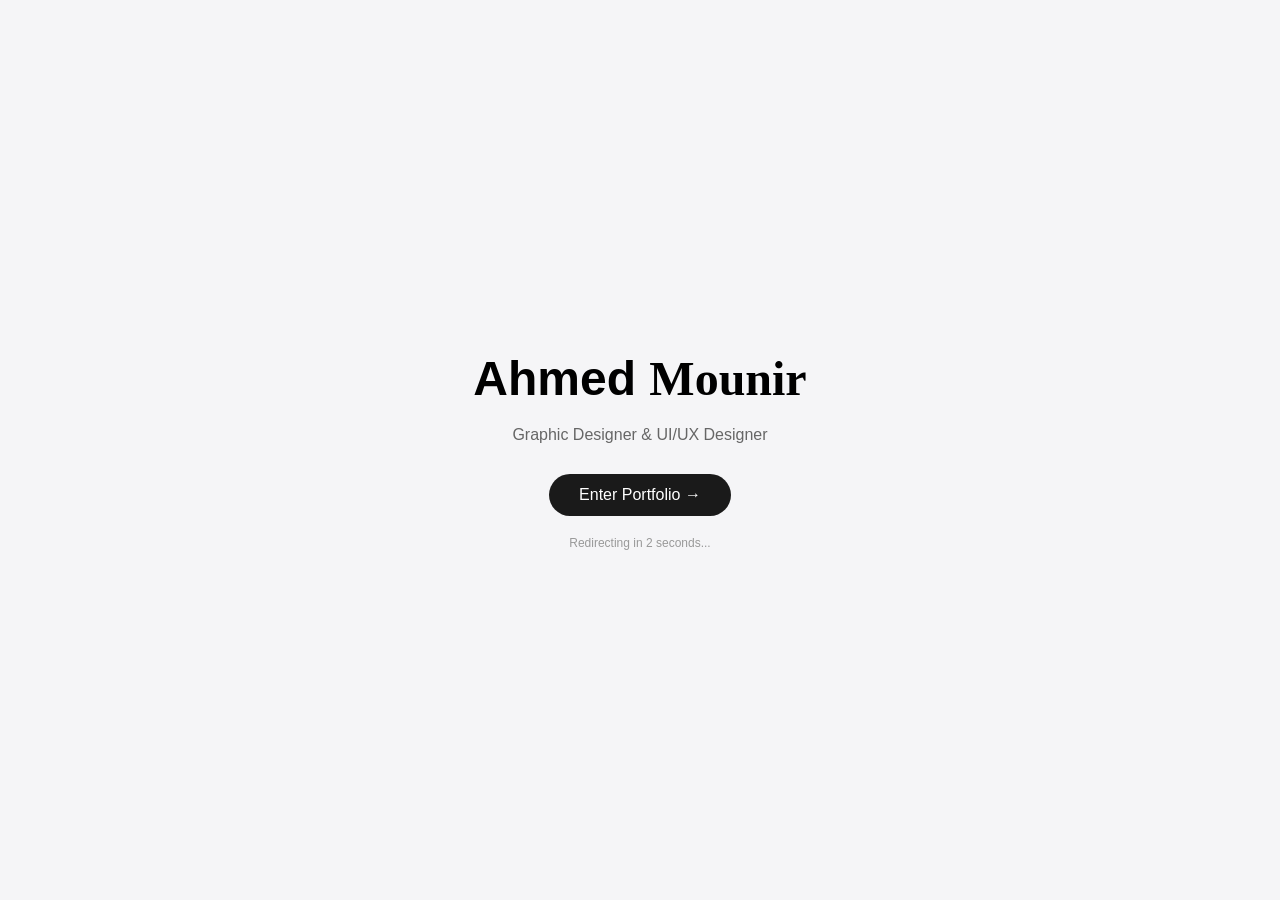
==== commit d8ce331b: "AhmedMounir_v2.1" ====
--- a/index.html
+++ b/index.html
@@ -1,171 +1,80 @@
 <!DOCTYPE html>
 <html lang="en">
-
 <head>
     <meta charset="UTF-8">
     <meta name="viewport" content="width=device-width, initial-scale=1.0">
-    <title>Ahmed Mounir | Graphic & UI/UX Designer</title>
-    <meta name="description"
-        content="Ahmed Mounir Guerzize - Graphic Designer & UI UX Designer since 2020. Browse my portfolio of branding, UI/UX, and graphic design projects.">
+    <title>Ahmed Mounir | Portfolio</title>
+    <style>
+        * {
+            margin: 0;
+            padding: 0;
+            box-sizing: border-box;
+        }
+        body {
+            font-family: 'Inter', sans-serif;
+            background: #f5f5f7;
+            min-height: 100vh;
+            display: flex;
+            justify-content: center;
+            align-items: center;
+        }
+        .redirect-container {
+            text-align: center;
+            padding: 40px;
+        }
+        h1 {
+            font-size: 3rem;
+            margin-bottom: 20px;
+        }
+        .serif {
+            font-family: 'DM Serif Display', serif;
+        }
+        p {
+            color: #666;
+            margin-bottom: 30px;
+        }
+        .btn {
+            display: inline-block;
+            padding: 12px 30px;
+            background: #1a1a1a;
+            color: white;
+            text-decoration: none;
+            border-radius: 40px;
+            font-weight: 500;
+            transition: all 0.3s ease;
+        }
+        .btn:hover {
+            background: #333;
+            transform: translateY(-2px);
+        }
+        .auto-redirect {
+            margin-top: 20px;
+            font-size: 12px;
+            color: #999;
+        }
+    </style>
+</head>
+<body>
+    <div class="redirect-container">
+        <h1>Ahmed <span class="serif">Mounir</span></h1>
+        <p>Graphic Designer & UI/UX Designer</p>
+        <a href="public/index.html" class="btn">Enter Portfolio →</a>
+        <div class="auto-redirect">Redirecting in <span id="countdown">3</span> seconds...</div>
+    </div>
 
-    <link rel="stylesheet" href="style.css">
-    <link
-        href="https://fonts.googleapis.com/css2?family=Inter:opsz,wght@14..32,300;14..32,400;14..32,500;14..32,600;14..32,700&family=DM+Serif+Display:ital@0;1&display=swap"
-        rel="stylesheet">
-</head>
-
-<body>
-
-    <header class="header">
-        <div class="navbar-inner">
-            <a href="index.html" class="logo" id="logo-link">
-                <img src="https://cdn.prod.website-files.com/64b9051572782f01aaaf939e/64b9442142503e36f63f4cbc_Ahmed%20Logo.png"
-                    alt="Ahmed Mounir Logo">
-            </a>
-            <nav class="nav-links">
-                <a href="#about" data-nav="about">About</a>
-                <a href="#skills" data-nav="skills">Skills</a>
-                <a href="#works" data-nav="works">Works</a>
-                <a href="#contact" data-nav="contact">Contact</a>
-            </nav>
-        </div>
-    </header>
-
-    <main>
-        <!-- ============================================ -->
-        <!-- HOMEPAGE CONTENT (يظهر عادة) -->
-        <!-- ============================================ -->
-        <div id="homepage-content">
-
-            <section class="hero">
-                <div class="container">
-                    <div class="hero-inner">
-                        <div class="hero-image">
-                            <img src="photo_2026-03-09_17-08-34.jpg" alt="Ahmed Mounir">
-                        </div>
-                        <div class="hero-content">
-                            <h1 class="hero-name">Ahmed <span class="serif">Mounir</span><br>Guerzize</h1>
-                            <p class="hero-tagline">Pre-Senior Graphic Designer & UI/UX Designer</p>
-                        </div>
-                    </div>
-                </div>
-            </section>
-
-            <section class="intro">
-                <div class="container-small">
-                    <p class="intro-text">Hey, Ahmed here. <span class="emoji">👋</span> I'm a Pre-Senior Graphic Designer &
-                        UI UX Designer. I love helping folks thrive online with memorable designs.</p>
-                    <p class="intro-subtext">If you need help bringing a dream, idea, or business to life with pro visuals
-                        like websites & branding, or want to see an existing project - give me a call!</p>
-                </div>
-            </section>
-
-            <section id="about">
-                <div class="container-small">
-                    <h2>A <em>little</em> about me.</h2>
-                    <p class="about-text">I'm a passionate graphic designer since 2020, totally in love with crafting
-                        stunning designs that pack a purposeful punch! Oh, and guess what? I'm just 18 years young, but my
-                        creativity knows no bounds! When I'm not slaying design projects, you can catch me nose-deep in
-                        books, exploring new places, or pumping iron at the gym (gotta keep those design muscles sharp,
-                        right?). Let's create some awesomeness together!</p>
-                </div>
-            </section>
-
-            <section id="skills">
-                <div class="container-small">
-                    <h2>My <span class="serif">skills</span></h2>
-
-                    <div class="skill-tags">
-                        <span class="skill-tag">UI UX</span>
-                        <span class="skill-tag">Case Study</span>
-                        <span class="skill-tag">Graphic Design</span>
-                        <span class="skill-tag">Brand Identity</span>
-                        <span class="skill-tag">Wireframes</span>
-                    </div>
-
-                    <div class="skill-description">
-                        <h3>Design</h3>
-                        <p>Then I'll take what I've learned about you and craft a unique, awesome website & brand that's
-                            tailored to meet your needs & goals. Beautiful, responsive, & fully custom are the defaults.</p>
-                    </div>
-                </div>
-            </section>
-
-            <section id="works">
-                <div class="container">
-                    <h2>Recent <span class="serif">Works</span></h2>
-                    <div class="projects-grid" id="projects-grid-container">
-                        <!-- المشاريع ستظهر هنا ديناميكياً من localStorage -->
-                        <div style="text-align: center; grid-column: 1/-1; padding: 40px;">
-                            Loading projects...
-                        </div>
-                    </div>
-                </div>
-            </section>
-
-            <section id="contact">
-                <div class="container-small">
-                    <h2>Want to work <span class="serif">together?</span></h2>
-                    <a href="mailto:ahmedmounirguerzize@gmail.com" class="email-link">ahmedmounirguerzize@gmail.com</a>
-                    <div class="contact-footer-text">
-                        <p>I'd love to work with you — let's talk about your business goals, or Marvel, or life. Up to you,
-                            really.</p>
-                    </div>
-                </div>
-            </section>
-
-        </div>
-
-        <!-- ============================================ -->
-        <!-- PROJECT PAGE CONTENT (يظهر عند اختيار مشروع) -->
-        <!-- ============================================ -->
-        <div id="project-page-content" style="display: none;">
-            <section class="project-hero">
-                <div class="container-small">
-                    <a href="#" id="back-to-home" class="back-link">← Back to Works</a>
-                    <h1 class="project-title-main" id="project-title">Project Title</h1>
-                    <p class="project-category-main" id="project-category">Category</p>
-                </div>
-            </section>
-            <section class="project-gallery">
-                <div class="container">
-                    <div class="gallery-grid" id="project-gallery">
-                        <!-- الصور ستظهر هنا ديناميكياً -->
-                    </div>
-                </div>
-            </section>
-        </div>
-
-    </main>
-
-    <footer class="footer">
-        <div class="container-small">
-            <div class="footer-content">
-                <div class="social-links">
-                    <a href="https://www.instagram.com/ahmedmounir_g?igsh=MXVsMnN6ZnA1OXAxeg==" target="_blank" rel="noopener noreferrer" class="social-link">
-                        <svg width="24" height="24" viewBox="0 0 24 24" fill="none" xmlns="http://www.w3.org/2000/svg">
-                            <path d="M7.8 2H16.2C19.4 2 22 4.6 22 7.8V16.2C22 19.4 19.4 22 16.2 22H7.8C4.6 22 2 19.4 2 16.2V7.8C2 4.6 4.6 2 7.8 2Z" stroke="currentColor" stroke-width="1.5" stroke-linecap="round" stroke-linejoin="round" fill="none"/>
-                            <path d="M12 16C14.2091 16 16 14.2091 16 12C16 9.79086 14.2091 8 12 8C9.79086 8 8 9.79086 8 12C8 14.2091 9.79086 16 12 16Z" stroke="currentColor" stroke-width="1.5" stroke-linecap="round" stroke-linejoin="round" fill="none"/>
-                            <path d="M17.5 6.5L17.51 6.5" stroke="currentColor" stroke-width="1.5" stroke-linecap="round" stroke-linejoin="round" fill="none"/>
-                        </svg>
-                        <span>Instagram</span>
-                    </a>
-                    <a href="https://www.linkedin.com/in/ahmed-mounir-guerzize-7658261b4?utm_source=share_via&utm_content=profile&utm_medium=member_android" target="_blank" rel="noopener noreferrer" class="social-link">
-                        <svg width="24" height="24" viewBox="0 0 24 24" fill="none" xmlns="http://www.w3.org/2000/svg">
-                            <path d="M4 8H8V20H4V8Z" stroke="currentColor" stroke-width="1.5" stroke-linecap="round" stroke-linejoin="round" fill="none"/>
-                            <path d="M6 4C7.10457 4 8 4.89543 8 6C8 7.10457 7.10457 8 6 8C4.89543 8 4 7.10457 4 6C4 4.89543 4.89543 4 6 4Z" stroke="currentColor" stroke-width="1.5" stroke-linecap="round" stroke-linejoin="round" fill="none"/>
-                            <path d="M20 20H16V13C16 11.5 15.5 10 13.5 10C11.5 10 11 11.5 11 13V20H7V8H11V10C11.5 9 12.5 8 14.5 8C17.5 8 20 10 20 14V20Z" stroke="currentColor" stroke-width="1.5" stroke-linecap="round" stroke-linejoin="round" fill="none"/>
-                        </svg>
-                        <span>LinkedIn</span>
-                    </a>
-                </div>
-                <p class="copyright">© 2026 Ahmed Mounir Guerzize. All rights reserved.</p>
-            </div>
-        </div>
-    </footer>
-
-    <script src="script.js"></script>
-
+    <script>
+        // Auto-redirect to portfolio
+        let seconds = 3;
+        const countdownEl = document.getElementById('countdown');
+        
+        const interval = setInterval(() => {
+            seconds--;
+            countdownEl.textContent = seconds;
+            if (seconds <= 0) {
+                clearInterval(interval);
+                window.location.href = 'public/index.html';
+            }
+        }, 1000);
+    </script>
 </body>
-
 </html>
